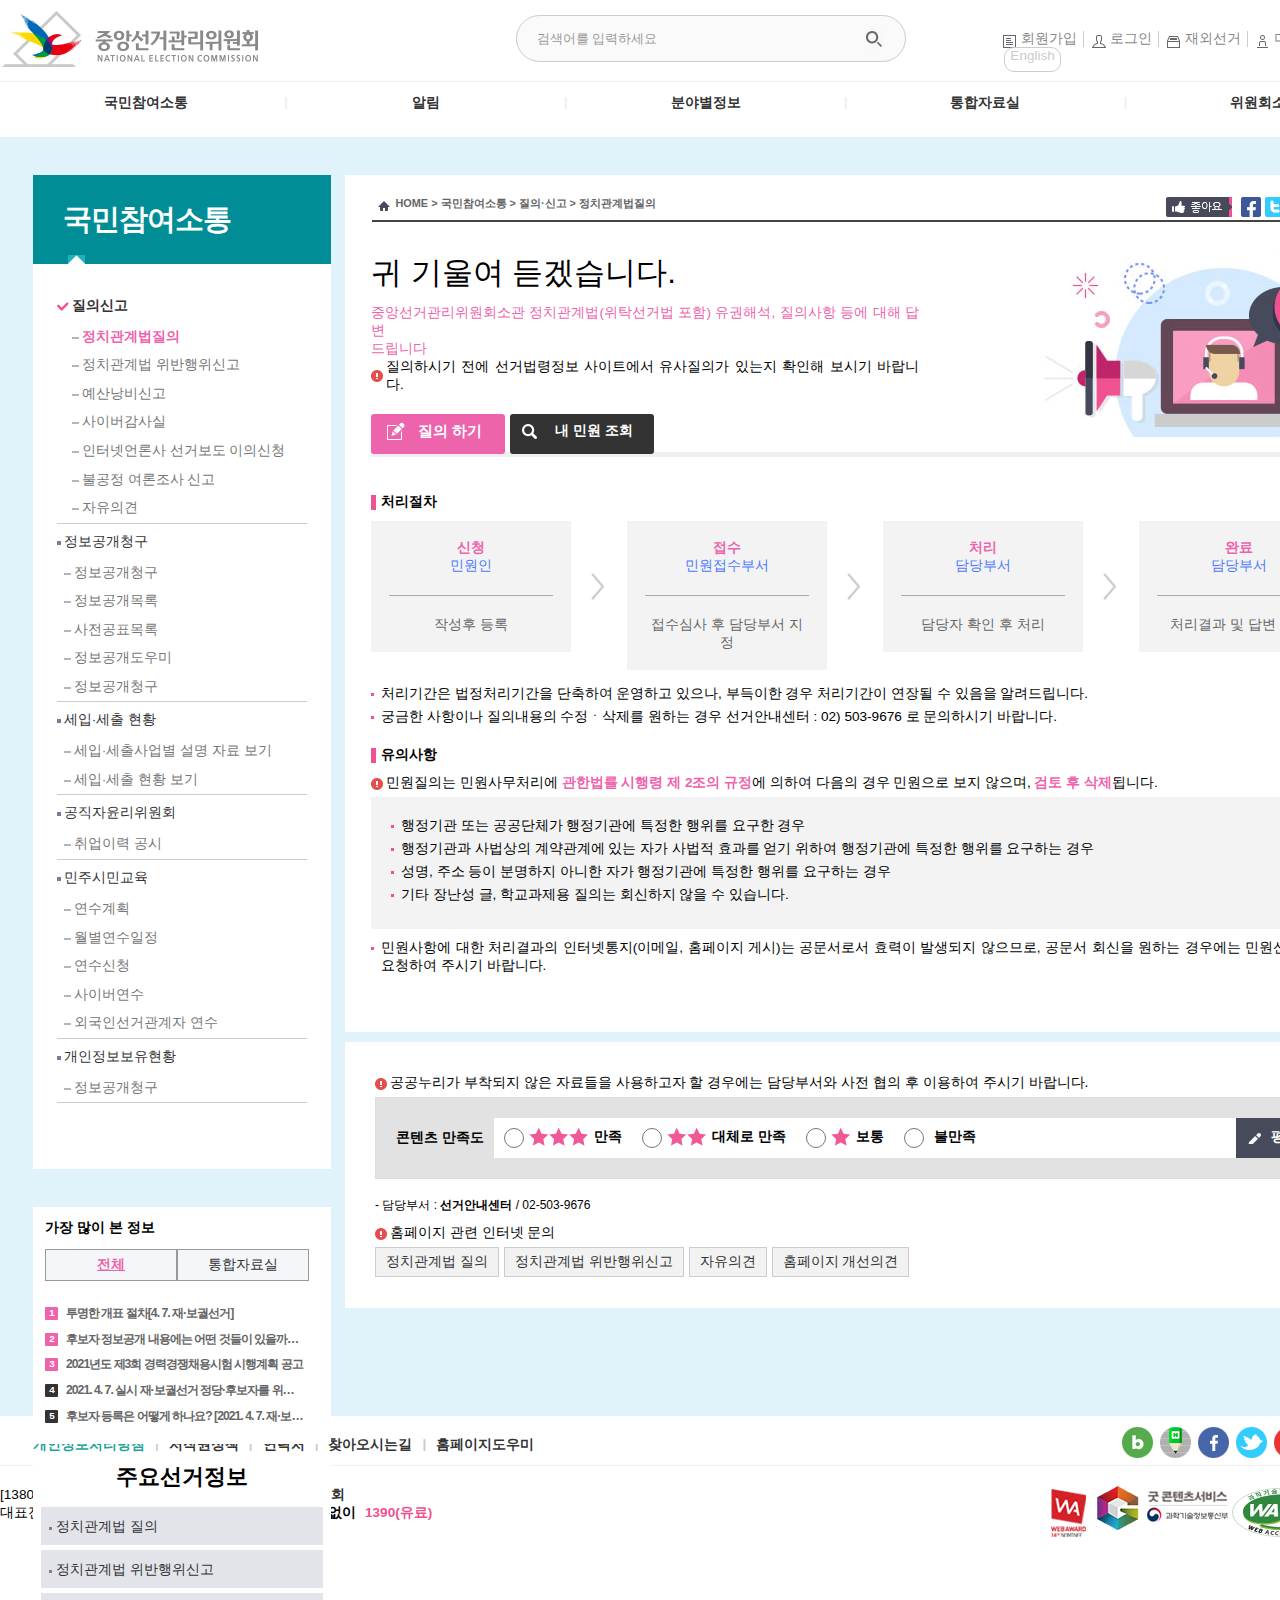
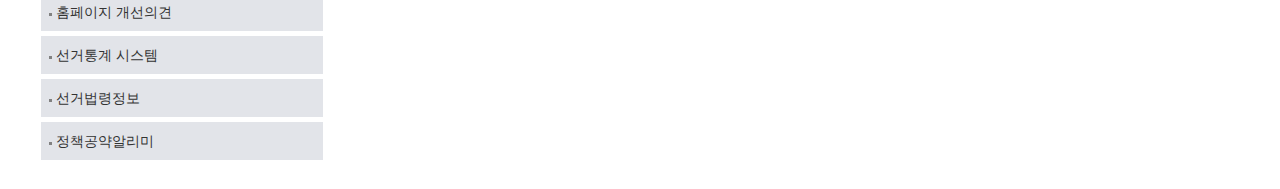
==== sub1/sub1.html @ fed6f258 "first" ====
﻿<!DOCTYPE html>
<html lang="ko">
<head>
	<meta charset="UTF-8">
	<meta http-equiv="X-UA-Compatible" content="IE=edge" />
	<meta name="Generator" content="Notepad++"/>
	<meta name="Author" content="임현진"/>
	<meta name="Keywords" content="포트폴리오, Portfolio, 임현진의 포트폴리오, Hyeonjin's Portfolio"/>
	<meta name="Description" content="임현진의 포트폴리오를 소개합니다."/>
	<title>PHP Project</title>
	<link rel="stylesheet" href="css/common_style.css"/>
	<link rel="stylesheet" href="css/sub1.css"/>
	<link rel="stylesheet" href="css/common_style2.css"/>
	<link rel="shortcut icon" href="../images/favicon.ico" type="image/x-icon"/>
	<link rel="icon" href="../images/favicon.ico" type="image/x-icon"/>
	<script src="../js/jquery-1.9.1.min.js"></script>
	<script src="../js/guideText.js"></script>
    <script src="../js/script.js"></script>
	<!--[if lte ie 8]>
		<link href="css/non-ie9.css"/ rel="stylesheet">
	 <![endif] -->
</head>
<body>
	<div id="header">
		<div class="headerWrap">
			<a href="../index.html"><div class="logo"></div></a>
			<div class="search_box">
				<input type="text" id="search_bar" name="search_bar" class="guideText" value="검색어를 입력하세요"/>
				<a href="#" class="btn_search_box">
					<img src="../images/btn_gnbSch.png" alt="검색버튼"/>
				</a>
			</div>
			<div class="gnb">
				<ul>
					<li class="gnb_icon1"><a href="https://www.nec.go.kr/site/nec/user/User_Step_01.do">회원가입</a></li>
					<li class="gnb_icon2"><a href="../sub6/sub6.html">로그인</a></li>
					<li class="gnb_icon3"><a href="https://www.nec.go.kr/site/abroad/main.do">재외선거</a></li>
					<li class="gnb_icon4"><a href="https://www.nec.go.kr/site/sn/main.do">미래유권자</a></li>
					<li class="eng"><a href="https://www.nec.go.kr/site/eng/main.do"><span class="english">English</span></a></li>
				</ul>
			</div>
		</div>
	</div>
	<div id="nav">
		<div class="oneInner">
			<ul class="oneDepth">
				<li class="nav_1"><a href="../sub1/sub1.html" tabindex="1" class="tooltip" title="질의·신고제보는 여기에서">국민참여소통</a>
					<div class="twoInner1">
						<div class="left_nav_icon1">
							<div class="icon_1"><img src="../images/bg_gnb_icon1.png" alt=""/></div>
							<span class="icon_1_span">국민참여소통</span>
							</div>
							<div class="twoDepth cf">
								<dl>
									<div class="line_B">
										<dt><a href="../sub6/sub6.html">질의·신고</a></dt>
										<dd><a href="../sub1/sub1.html">정치관계법질의</a></dd>
										<dd><a href="../sub2/sub2.html">정치관계법 위반행위신고</a></dd>
										<dd><a href="../sub3/sub3.html">예산낭비신고</a></dd>
										<dd><a href="../sub4/sub4.html">사이버감사실</a></dd>
										<dd><a href="../sub5/sub5.html">인터넷언론사 선거보도 이의신청</a></dd>
										<dd><a href="../sub6/sub6.html">불공정 여론조사 신고</a></dd>
										<dd><a href="../sub1/sub1.html">홈페이지 개선</a></dd>
										<dd><a href="../sub4/sub4.html">자유의견</a></dd>
									</div>
								</dl>	
								<dl>
									<div class="line_B">
										<dt><a href="../sub5/sub5.html">정보공개청구</a></dt>
										<dd><a href="../sub2/sub2.html">정보공개제도</a></dd>
										<dd><a href="../sub4/sub4.html">정보목록</a></dd>
										<dd><a href="../sub6/sub6.html">사전공표목록</a></dd>
										<dd><a href="../sub3/sub3.html">정보공개도우미</a></dd>
										<dd><a href="../sub1/sub1.html">정보공개청구</a></dd>
									</div>
								</dl>
								<dl>
									<div class="line_B">
										<dt><a href="../sub4/sub4.html">세입·세출 현황</a></dt>
										<dd><a href="../sub1/sub41.html">세입·세출사업별 설명자료 보기</a></dd>
										<dd><a href="../sub3/sub3.html">세입·세출 현황 보기</a></dd>
									</div>
								</dl>
								<dl>
									<div class="line_B">
										<dt><a href="../sub6/sub6.html">공직자윤리위원회</a></dt>
										<dd><a href="../sub4/sub4.html">취업이력 공시</a></dd>
									</div>
								</dl>	
								<dl>
									<div class="line_B">
										<dt><a href="../sub3/sub3.html">민주시민교육</a></dt>
										<dd><a href="../sub6/sub6.html">연수계획</a></dd>
										<dd><a href="../sub4/sub4.html">월별연수일정</a></dd>
										<dd><a href="../sub2/sub2.html">연수신청</a></dd>
										<dd><a href="../sub5/sub5.html">사이버연수</a></dd>
										<dd><a href="../sub1/sub1.html">외국인선거관계자 연수</a></dd>
									</div>
								</dl>
								<dl>
									<div class="line_B">
										<dt><a href="../sub6/sub6.html">개인정보보유현황</a></dt>
										<dd><a href="../sub3/sub3.html">개인정보보유현황</a></dd>
									</div>
								</dl>
							</div>
						</div>
					</li>
					<li class="bar">|</li>
					<!-- <li class="bar">|</li> -->
					<li class="nav_2"><a href="../sub2/sub2.html" tabindex="2" class="tooltip" title="위원회의 소식과 정보를 한곳에">알림</a>
						<div class="twoInner2">
							<div class="left_nav_icon2">
								<div class="icon_2"></div>
								<span class="icon_2_span">알림</span>
							</div>
							<div class="twoDepth cf">
								<dl>
									<div class="line_B">
										<dt><a href="../sub2/sub2.html">위원회소식</a></dt>
										<dd><a href="../sub2/sub2.html">위원회소식</a></dd>
										<dd><a href="../sub4/sub4.html">공지</a></dd>
										<dd><a href="../sub5/sub5.html">공고</a></dd>
										<dd><a href="../sub1/sub1.html">채용</a></dd>
									</div>
								</dl>	
								<dl>
									<div class="line_B">
										<dt><a href="../sub4/sub4.html">보도자료</a></dt>
										<dd><a href="../sub6/sub6.html">보도자료</a></dd>
										<dd><a href="../sub3/sub3.html">해명·안내자료</a></dd>
										<dd><a href="../sub5/sub5.html">팩트체크</a></dd>
										<dd><a href="../sub1/sub1.html">e-선거정보</a></dd>
									</div>
								</dl>
								<dl>
									<div class="line_B">
										<dt><a href="../sub3/sub3.html">기사·영상</a></dt>
										<dd><a href="../sub2/sub2.html">언론기사</a></dd>
										<dd><a href="../sub5/sub5.html">언론 영상</a></dd>
									</div>
								</dl>
								<dl>
									<div class="line_B">
										<dt><a href="../sub4/sub4.html">스토리 텔링</a></dt>
										<dd><a href="../sub2/sub2.html">스토리 텔링</a></dd>
										<dd><a href="../sub1/sub1.html">요모조모</a></dd>
									</div>
								</dl>
							</div>
						</div>
					</li>
					<li class="bar">|</li>
					<li class="nav_3"><a href="../sub3/sub3.html" tabindex="3" class="tooltip" title="각종 선거정보를 한눈에">분야별정보</a>
						<div class="twoInner3">
							<div class="left_nav_icon3">
								<div class="icon_3"></div>
								<span class="icon_3_span">분야별정보</span>
							</div>
							<div class="twoDepth cf">
								<dl>
									<div class="line_B">
										<dt><a href="../sub2/sub2.html">선거정보</a></dt>
										<dd><a href="../sub2/sub2.html">선거통계</a></dd>
										<dd><a href="../sub4/sub4.html">역대선거통계</a></dd>
										<dd><a href="../sub5/sub5.html">투표율 정보</a></dd>
										<dd><a href="../sub1/sub1.html">공직선거제도</a></dd>	
										<dd><a href="../sub3/sub3.html">사전투표제도</a></dd>	
										<dd><a href="../sub2/sub2.html">선상투표제도</a></dd>	
										<dd><a href="../sub1/sub1.html">위탁선거제도</a></dd>	
										<dd><a href="../sub5/sub5.html">선거일정</a></dd>	
										<dd><a href="../sub3/sub3.html">선거장비·물품 중장기 발주 일정표</a></dd>	
										<dd><a href="../sub6/sub6.html">선거장비·물품 표준 및 조달일정</a></dd>
									</div>
								</dl>	
								<dl>
									<div class="line_B">
										<dt><a href="../sub4/sub4.html">재외선거</a></dt>
										<dd><a href="../sub6/sub46.html">공지</a></dd>
										<dd><a href="../sub3/sub3.html">보도자료</a></dd>
										<dd><a href="../sub5/sub5.html">재외선거제도</a></dd>
										<dd><a href="../sub1/sub1.html">재외선거 홍보자료</a></dd>
										<dd><a href="../sub3/sub3.html">자료실</a></dd>
									</div>
								</dl>
								<dl>
									<div class="line_B">
										<dt><a href="../sub3/sub3.html">선거법령정보</a></dt>
										<dd><a href="../sub2/sub2.html">법령검색</a></dd>
										<dd><a href="../sub5/sub5.html">질의검색</a></dd>
										<dd><a href="../sub4/sub4.html">판례</a></dd>
									</div>
								</dl>
								<dl>
									<div class="line_B">
										<dt><a href="../sub4/sub4.html">정책·공약알리미</a></dt>
										<dd><a href="../sub2/sub2.html">희망공약 제안</a></dd>
										<dd><a href="../sub1/sub1.html">정책·공약 보기</a></dd>
										<dd><a href="../sub3/sub3.html">정책선거란?</a></dd>
									</div>
								</dl>
								<dl>
									<div class="line_B">
										<dt><a href="../sub5/sub5.html">정당·정치자금</a></dt>
										<dd><a href="../sub6/sub6.html">정당정보</a></dd>
										<dd><a href="../sub4/sub4.html">강령·당헌</a></dd>
										<dd><a href="../sub3/sub3.html">정치자금제도</a></dd>
										<dd><a href="../sub5/sub5.html">후원회등록절차</a></dd>
										<dd><a href="../sub6/sub6.html">정치후원금이란?</a></dd>
										<dd><a href="../sub3/sub3.html">기탁금기부</a></dd>
										<dd><a href="../sub1/sub1.html">후원금 기부</a></dd>
									</div>
								</dl>
								<dl>
									<div class="line_B">
										<dt><a href="../sub6/sub6.html">미래유권자</a></dt>
										<dd><a href="../sub1/sub1.html">선거관리위원회는?</a></dd>
										<dd><a href="../sub2/sub2.html">선거아카데미</a></dd>
										<dd><a href="../sub3/sub3.html">학교선거도우미</a></dd>
										<dd><a href="../sub5/sub5.html">교육프로그램</a></dd>
										<dd><a href="../sub6/sub6.html">학습자료실</a></dd>
									</div>
								</dl>
								<dl>
									<div class="line_B">
										<dt><a href="../sub4/sub4.html">기타정보</a></dt>
										<dd><a href="../sub1/sub1.html">선거방송토론</a></dd>
										<dd><a href="../sub2/sub2.html">선거여론조사</a></dd>
										<dd><a href="../sub3/sub3.html">인터넷선거보도심의</a></dd>
										<dd><a href="../sub5/sub5.html">A-WEB(세계선거기관협의회)</a></dd>
										<dd><a href="../sub6/sub6.html">온라인투표(K-VOTING)</a></dd>
										<dd><a href="../sub2/sub2.html">국회의원선거구획정위원회</a></dd>
									</div>
								</dl>
							</div>
						</div>
					</li>
					<li class="bar">|</li>
					<li class="nav_4"><a href="../sub4/sub4.html" tabindex="4" class="tooltip" title="각종 서식과 자료들을 한눈에">통합자료실</a>
						<div class="twoInner4">
							<div class="left_nav_icon4">
								<div class="icon_4"></div>
								<span class="icon_4_span">통합자료실</span>
							</div>
							<div class="twoDepth cf">
							<dl>
								<div class="line_B">
									<dt><a href="../sub3/sub3.html">선거자료</a></dt>
									<dd><a href="../sub3/sub3.html">선거·정당·정치자금</a></dd>
									<dd><a href="../sub1/sub1.html">정치관계법 개정의견</a></dd>
									<dd><a href="../sub3/sub3.html">간행물</a></dd>
									<dd><a href="../sub6/sub6.html">연구(외부)자료</a></dd>	
									<dd><a href="../sub5/sub5.html">선거연구 학술지</a></dd>	
									<dd><a href="../sub4/sub4.html">각종서식</a></dd>	
									<dd><a href="../sub3/sub3.html">기타자료</a></dd>	
									<dd><a href="../sub2/sub2.html">연구과제신청</a></dd>
								</div>
							</dl>	
							<dl>
								<div class="line_B">
									<dt><a href="../sub2/sub2.html">홍보자료</a></dt>
									<dd><a href="../sub1/sub1.html">영상</a></dd>
									<dd><a href="../sub3/sub3.html">이미지</a></dd>
									<dd><a href="../sub5/sub5.html">웹툰</a></dd>
									<dd><a href="../sub2/sub2.html">이슈카드</a></dd>
								</div>
							</dl>	
							<dl>
								<div class="line_B">
									<dt><a href="../sub3/sub3.html">재외선거홍보자료</a></dt>
									<dd><a href="../sub2/sub2.html">영상</a></dd>
									<dd><a href="../sub4/sub4.html">이미지</a></dd>
									<dd><a href="../sub5/sub5.html">이슈카드</a></dd>
								</div>
							</dl>
							<dl>
								<div class="line_B">
									<dt><a href="../sub4/sub4.html">민주시민교육자요</a></dt>
									<dd><a href="../sub1/sub1.html">기본콘텐츠</a></dd>
									<dd><a href="../sub2/sub2.html">맞춤형콘텐츠</a></dd>
									<dd><a href="../sub3/sub3.html">연수프로그램콘텐츠</a></dd>
									<dd><a href="../sub4/sub4.html">기타자료</a></dd>
								</div>
							</dl>
							<dl>
								<div class="line_B">
									<dt><a href="../sub5/sub5.html">선거정보도서관</a></dt>
									<dd><a href="../sub2/sub2.html">소장자료</a></dd>
									<dd><a href="../sub1/sub1.html">전자정보자료</a></dd>
									<dd><a href="../sub3/sub3.html">역대 후보자 공보·벽보</a></dd>
									<dd><a href="../sub4/sub4.html">e-book</a></dd>
									<dd><a href="../sub5/sub5.html">사이버선거역사관</a></dd>
									<dd><a href="../sub6/sub6.html">대한민국 선거사</a></dd>
									<dd><a href="../sub1/sub1.html">선거체험관</a></dd>
								</div>
							</dl>
						</div>
					</div>
				</li>
				<li class="bar">|</li>
				<li class="nav_5"><a href="../sub5/sub5.html" tabindex="5" class="tooltip" title="우리 위원회는 어떤 곳인가요?">위원회소개</a>
					<div class="twoInner5">
						<div class="left_nav_icon5">
							<div class="icon_5"></div>
							<span class="icon_5_span">위원회소개</span>
						</div>
						<div class="twoDepth cf">
							<dl>
								<div class="line_B">
									<dt><a href="../sub4/sub4.html">개요</a></dt>
									<dd><a href="../sub4/sub4.html">위원장 인사말</a></dd>
									<dd><a href="../sub3/sub3.html">지위 및 연혁</a></dd>
									<dd><a href="../sub2/sub2.html">임무와 비전</a></dd>
									<dd><a href="../sub1/sub1.html">업무 범위</a></dd>	
									<dd><a href="../sub5/sub5.html">주요업무계획</a></dd>
								</div>
							</dl>	
							<dl>	
								<div class="line_B">
									<dt><a href="../sub1/sub1.html">위원장, 상임위원 및 위원</a></dt>
									<dd><a href="../sub6/sub6.html">위원장소개</a></dd>
									<dd><a href="../sub3/sub3.html">상임위원소개</a></dd>	
									<dd><a href="../sub5/sub5.html">위원소개</a></dd>	
								</div>
							</dl>	
							<dl>
								<div class="line_B">
									<dt><a href="../sub3/sub3.html">조직안내</a></dt>
									<dd><a href="../sub1/sub1.html">조직구성</a></dd>
									<dd><a href="../sub2/sub2.html">중앙</a></dd>
									<dd><a href="../sub3/sub3.html">시·도</a></dd>
									<dd><a href="../sub4/sub4.html">구·시·군</a></dd>
									<dd><a href="../sub5/sub5.html">읍·면·동</a></dd>
									<dd><a href="../sub6/sub6.html">재외</a></dd>
									<dd><a href="../sub1/sub1.html">전화번호</a></dd>
								</div>
							</dl>
							<dl>
								<div class="line_B">
									<dt><a href="../sub4/sub4.html">위원회상징 및 홍보대사</a></dt>
									<dd><a href="../sub2/sub2.html">CI</a></dd>
									<dd><a href="../sub1/sub1.html">캐릭터</a></dd>
									<dd><a href="../sub2/sub2.html">홍보대사</a></dd>
								</div>
							</dl>
							<dl>
								<div class="line_B">
									<dt><a href="../sub5/sub5.html">찾아오시는길</a></dt>
									<dd><a href="../sub1/sub1.html">과천청사</a></dd>
									<dd><a href="../sub2/sub2.html">관악청사</a></dd>
								</div>
							</dl>
							<dl>
								<div class="line_B">
									<dt><a href="../sub6/sub6.html">방문안내</a></dt>
									<dd><a href="../sub4/sub4.html">방문정보</a></dd>
									<dd><a href="../sub1/sub1.html">방문신청</a></dd>
									<dd><a href="../sub5/sub5.html">갤러리</a></dd>
								</div>
							</dl>
						</div>
					</div>
				</li>
			</ul>
		</div>
		<!-- <div id="pop_nav">"</div> -->
	</div>
	<div id="bg_100">
		<div id="wrapper">
			<div id="container">
				<div class="asideWrap">
					<div class="aside1">
						<h3>국민참여소통</h3>
						<ul>
							<li class="active"><a href="#">질의신고</a>
								<ul>
									<li><a href="#" class="active">정치관계법질의</a></li>
									<li><a href="#">정치관계법 위반행위신고</a></li>
									<li><a href="#">예산낭비신고</a></li>
									<li><a href="#">사이버감사실</a></li>
									<li><a href="#">인터넷언론사 선거보도 이의신청</a></li>
									<li><a href="#">불공정 여론조사 신고</a></li>
									<li><a href="#">자유의견</a></li>
								</ul>
							</li>
							<li><a href="#">정보공개청구</a>
								<ul>
									<li><a href="#">정보공개청구</a></li>
									<li><a href="#">정보공개목록</a></li>
									<li><a href="#">사전공표목록</a></li>
									<li><a href="#">정보공개도우미</a></li>
									<li><a href="#">정보공개청구</a></li>
								</ul>
							</li>
							<li><a href="#">세입·세출 현황</a>
								<ul>
									<li><a href="#">세입·세출사업별 설명 자료 보기</a></li>
									<li><a href="#">세입·세출 현황 보기</a></li>
								</ul>
							</li>
							<li><a href="#">공직자윤리위원회</a>
								<ul>
									<li><a href="#">취업이력 공시</a></li>
								</ul>
							</li>
							<li><a href="#">민주시민교육</a>
								<ul>
									<li><a href="#">연수계획</a></li>
									<li><a href="#">월별연수일정</a></li>
									<li><a href="#">연수신청</a></li>
									<li><a href="#">사이버연수</a></li>
									<li><a href="#">외국인선거관계자 연수</a></li>
								</ul>
							</li>
							<li><a href="#">개인정보보유현황</a>
								<ul>
									<li><a href="#">정보공개청구</a></li>
								</ul>
							</li>
						</ul>
					</div>
					<div class="aside2">
						<h3>가장 많이 본 정보</h3>
						<div class="tab_wrap">
							<div class="tab">
								<ul class="tabs">
									<li><a href="#panelS-1" class="active">전체</a></li>
									<li><a href="#panelS-2">통합자료실</a></li>
								</ul>
							</div>
							<div id="panelS-1" class="tab_content panel">
								<ul class="cf">
									<li class="content cf">
										<a href="#">
										<span class="bullet_num_pink">1</span>
										투명한 개표 절차[4. 7. 재·보궐선거] 
										</a>
									</li>
									<li class="content cf">
										<a href="#">
										<span class="bullet_num_pink">2</span>
										후보자 정보공개 내용에는 어떤 것들이 있을까요?[재보궐선거] 
										</a>
									</li>
									<li class="content cf">
										<a href="#">
										<span class="bullet_num_pink">3</span>
											2021년도 제3회 경력경쟁채용시험 시행계획 공고
										</a>
									</li>
									<li class="content cf">
										<a href="#">
										<span class="bullet_num">4</span>
											2021. 4. 7. 실시 재·보궐선거 정당·후보자를 위한 선거사무안내  
										</a>
									</li>
									<li class="content cf">
										<a href="#">
										<span class="bullet_num">5</span>
											후보자 등록은 어떻게 하나요? [2021. 4. 7. 재·보궐선거] 
										</a>
									</li>
								</ul>
							</div>
							<div  id="panelS-2" class="tab_content ie panel">
								<ul class="cf">
									<li class="content cf">
										<a href="#">
										<span class="bullet_num_pink">1</span>
											2021. 4. 7. 실시 재·보궐선거 정당·후보자를 위한 선거사무안내 
										</a>
									</li>
									<li class="content cf">
										<a href="#">
										<span class="bullet_num_pink">2</span>
											『반환기탁금 및 보전비용의 인계비용 계산프로그램』(4. 7. 재.보궐선거용)  
										</a>
									</li>
									<li class="content cf">
										<a href="#">
										<span class="bullet_num_pink">3</span>
											Election Information for Foreign Voter (외국인 유권자 선거정보)
										</a>
									</li>
									<li class="content cf">
										<a href="#">
										<span class="bullet_num">4</span>
											투표참여 대국민행동수칙  
										</a>
									</li>
									<li class="content cf">
										<a href="#">
										<span class="bullet_num">5</span>
											공직선거법 개정의견(2021. 4. 21)  
										</a>
									</li>
								</ul>
							</div>
						</div>
					</div>
					<div class="aside3">
						<h3>주요선거정보</h3>
						<ul>
							<li><a href="#">정치관계법 질의</a></li>
							<li><a href="#">정치관계법 위반행위신고</a></li>
							<li><a href="#">홈페이지 개선의견</a></li>
							<li><a href="#">선거통계 시스템</a></li>
							<li><a href="#">선거법령정보</a></li>
							<li><a href="#">정책공약알리미</a></li>
						</ul>
					</div>
				</div>
				<div class="article1">
					<div class="menulog">
					<!-- 왼쪽 메뉴 -->
					<span class="homeIcon"></span>
					<span class="location">
					HOME > 국민참여소통 > 질의·신고 > 정치관계법질의
					</span>
					<!-- 오른쪽 좋아요, SNS, 프린트 -->
					<span class="print_btn" onclick="window.print()"></span>
					<span class="sns_n"></span>
					<span class="sns_k"></span>
					<span class="sns_t"></span>
					<span class="sns_f"></span>
					<span class="like_btn"></span>
				</div>
				<br/><br/>
				<div class="info_bbs">
					<h3>
					귀 기울여 듣겠습니다.
					</h3>
					<span class="mark_p">
					중앙선거관리위원회소관 정치관계법(위탁선거법 포함) 유권해석, 질의사항 등에 대해 답변<br/>드립니다
					</span>
					<p class="warning">
					질의하시기 전에 선거법령정보 사이트에서 유사질의가 있는지 확인해 보시기 바랍니다.
					</p>
					<a href="#" class="volume_btn_p tooltip" title="로그인이 필요한 서비스입니다">질의 하기</a>
					<a href="#" class="volume_btn tooltip" title="로그인이 필요한 서비스입니다">내 민원 조회</a>
					</div>
					<div class="volume_process">
						<h4 class="cf">처리절차</h4>
							<ul class="process_list cf">
								<li>
									<span class="what_li">
									신청
									</span>
									<span class="who_li">
									민원인
									</span>
									<span class="content_li">
									작성후 등록
									</span>
								</li>
								<li class="p_arrow">
								</li>
								<li>
									<span class="what_li">
									접수
									</span>
									<span class="who_li">
									민원접수부서
									</span>
									<span class="content_li">
									접수심사 후 담당부서 지정
									</span>
								</li>
								<li class="p_arrow">
								</li>
								<li>
									<span class="what_li">
									처리
									</span>
									<span class="who_li">
									담당부서
									</span>
									<span class="content_li">
									담당자 확인 후 처리
									</span>
								</li>
								<li class="p_arrow">
								</li>
								<li>
									<span class="what_li">
									완료
									</span>
									<span class="who_li">
									담당부서
									</span>
									<span class="content_li">
									처리결과 및 답변 게시
									</span>
								</li>
							</ul>
							<ul class="process_explain">
								<li>
								처리기간은 법정처리기간을 단축하여 운영하고 있으나, 부득이한 경우 처리기간이 연장될 수 있음을 알려드립니다.
								</li>
								<li>
								궁금한 사항이나 질의내용의 수정ㆍ삭제를 원하는 경우 선거안내센터 : 02) 503-9676 로 문의하시기 바랍니다.
								</li>
							</ul>
							<div class="check_warn cf">
								<h4  class="cf">유의사항</h4>
								<p class="warning cf">
								민원질의는 민원사무처리에 <span class="mark_p">관한법률 시행령 제 2조의 규정</span>에 의하여 다음의 경우 민원으로 보지 않으며, <span class="mark_p">검토 후 삭제</span>됩니다.
								</p>
								<ul class="warn_list">
									<li>행정기관 또는 공공단체가 행정기관에 특정한 행위를 요구한 경우</li>
									<li>행정기관과 사법상의 계약관계에 있는 자가 사법적 효과를 얻기 위하여 행정기관에 특정한 행위를 요구하는 경우</li>
									<li>성명, 주소 등이 분명하지 아니한 자가 행정기관에 특정한 행위를 요구하는 경우<br/>
									</li>
									<li>기타 장난성 글, 학교과제용 질의는 회신하지 않을 수 있습니다.
									</li>
								</ul>
								<p class="warn_add">
								민원사항에 대한 처리결과의 인터넷통지(이메일, 홈페이지 게시)는 공문서로서 효력이 발생되지 않으므로, 공문서 회신을 원하는 경우에는 민원신청시 문서로 요청하여 주시기 바랍니다.
								</p>
							</div>
						</div>
					</div>
				<div class="article2">
					<div class="satisfied">
					<h3>공공누리가 부착되지 않은 자료들을 사용하고자 할 경우에는 담당부서와 사전 협의 후 이용하여 주시기 바랍니다.</h3>
						<div class="satis_box">
							<p>콘텐츠 만족도</p>
							<div class="radio_Box">
								<span class="radiobox">
									<input id="confidence1" type="radio" name="status" value="4"/>
									<label for="confidence1">
										<span>만족</span>
									</label>
								</span>
								<span class="radiobox">
									<input id="confidence2" type="radio" name="status" value="3"/>
									<label for="confidence2">
										<span>대체로 만족</span>
									</label>
								</span>
								<span class="radiobox">
									<input id="confidence3" type="radio" name="status" value="2"/>
									<label for="confidence3">
										<span>보통</span>
									</label>
								</span>
								<span class="radiobox">
									<input id="confidence4" type="radio" name="status" value="1"/>
									<label for="confidence4">
										<span>불만족</span>
									</label>
								</span>
							</div>
							<a href="#" class="btn_confidence"><span class="pen">평가하기</span></a>
						</div>
					</div>
					<p class="volume_call">- 담당부서 : <strong>선거안내센터</strong> / 02-503-9676 </p>
					<div class="page_que">
						<p>홈페이지 관련 인터넷 문의</p>
						<ul>
							<li><a href="#">정치관계법 질의</a></li>
							<li><a href="#">정치관계법 위반행위신고</a></li>
							<li><a href="#">자유의견</a></li>
							<li><a href="#">홈페이지 개선의견</a></li>
						</ul>
					</div>
				</div>	
			</div>
		</div>
	</div>
	<div id="footer">
		<div class="sns_info">
			<ul class="private_info_btn">
				<li><a href="#" class="imp_info">개인정보처리방침</a></li>
				<li class="bar">|</li>
				<li><a href="#">저작권정책</a></li>
				<li class="bar">|</li>
				<li><a href="#">연락처</a></li>
				<li class="bar">|</li>
				<li><a href="#">찾아오시는길</a></li>
				<li class="bar">|</li>
				<li><a href="#">홈페이지도우미</a></li>
			</ul>
			<ul class="sns_btn">
				<li><a href="#"><img src="../images/f_sns_blog.png" alt="네이버 블로그"/></a></li>
				<li><a href="#"><img src="../images/f_sns_naver.png" alt="네이버 SNS"/></a></li>
				<li><a href="#"><img src="../images/f_sns_facebook.png" alt="페이스북"/></a></li>
				<li><a href="#"><img src="../images/f_sns_twitter.png" alt="트위터"/></a></li>
				<li><a href="#"><img src="../images/f_sns_youtube.png" alt="유튜브"/></a></li>
				<li><a href="#"><img src="../images/f_sns_kakao.png" alt="카카오"/></a></li>
				<li><a href="#"><img src="../images/f_sns_insta.png" alt="인스타그램"/></a></li>
			</ul>
		</div>
		<div class="address">
			<div class="f_add">
				<address>[13809] 경기도 과천시 홍촌말로 44 
					<a href="https://www.nec.go.kr/site/etv/Live.do">중앙선거관리위원회</a>
				</address>
				<span>대표전화 : 02-503-1114 /&nbsp;</span>
				<span class="qna_num">
					선거법 질의·신고제보 : 국번없이&nbsp;
				</span> 
				<span class="call_number">1390(유료)
				</span>
			</div>
			<div class="mark">
				<a href="#"><img src="../images/mark2-1.png" alt="마크1"/></a>
				<a href="#"><img src="../images/mark1_1.png" alt="마크2"/></a>
				<a href="#"><img src="../images/mark.gif"  width="100" height="53" alt="마크3"/></a>
				<p>
					<a href="https://validator.w3.org/unicorn/check?ucn_uri=bluestarim92.dothome.co.kr%2Fproject02%2Fsub1%2Fsub1.html&ucn_lang=ko&ucn_task=conformance#">
						<img style="border:0;width:88px;height:31px"
							src="../images/vcss-blue.gif"
							alt="올바른 CSS입니다!" />
					</a>
				</p>
			</div>
		</div>
	</div>
</body>
</html>
---- sub1/css/common_style.css ----
﻿html{overflow-y: scroll;}
*{margin: 0; padding: 0;}
ul, li{list-style: none;}
a{text-decoration: none;}
body{font-family: '맑은 고딕', '돋움',"malgun gothic","나눔고딕","Nanum Gothic","AppleGothic","dotum", sans-serif; font-weight: bold; font-size: 0.85em;}
img{border: 0;}
.cf:after{content: ''; display: block; clear: both;}

@media screen and (max-width: 1795px){
	
	.icon_1,.icon_2,.icon_3,.icon_4,.icon_5,.icon_1_span,.icon_2_span,.icon_3_span,.icon_4_span,.icon_5_span{display:none;}
}
@media screen and (min-width: 1980px){
	
	.icon_1,.icon_2,.icon_3,.icon_4,.icon_5,.icon_1_span,.icon_2_span,.icon_3_span,.icon_4_span,.icon_5_span{display:none;}
}
#wrapper{width: 1420px; margin: 0 auto;}

#header{width: 100%; height: 81px;  /* background-color: rgba( 5, 5, 5, 0.5 ) */ border-bottom: 1px solid #efefef;}
	.headerWrap{width: 1420px; height:56px;  padding-bottom: 25px; margin: 0 auto; }
	.logo{float:left; width: 280px; height: 65px; margin: 10px 0 9px 0; background:url(../../images/logo.png) no-repeat;}
	.search_box{float:left; position: relative; top: 15px; width: 380px; height: 47px; margin: 0 0 0 16.6%; }
	.search_box input{border: 0; border: 1px solid #cccccc; border-radius: 35px; background: #fafafa; width: 390px; height: 47px; text-align: justify; padding-left: 20px; box-sizing: border-box;}
	.search_box > .btn_search_box{position: absolute; right: 12px; top: 14px;}
	.guide_color{color: #999999;}
	.search_box input:focus {outline:none; background: #fafafa;}
	.gnb{position: relative; float: right; width: 420.9px; height: 20px; top: 20px; text-decoration: none; box-sizing: border-box; padding: 10px 0px;}
		.gnb > ul > li{position: relative; float:left; padding : 0 6px 0 22px; font-weight: 400; }
		.gnb li.gnb_icon1{float:left; background: url(../../images/globalLink_bg.png) no-repeat left 1px;}
		.gnb li a{float: left; display: block; text-decoration: none; color: #888888; padding-right: 5px;}
		.gnb li a:after{display:block; content:''; position:absolute; top: 50%; right: -1px; margin-top: -8px; width: 12px; height: 16px; border-right: 1px solid #cccccc; margin-right: 5px;}
		.gnb li.gnb_icon2{float:left; background: url(../../images/globalLink_bg.png) no-repeat left -21px;}
		.gnb li.gnb_icon3{float:left; background: url(../../images/globalLink_bg.png) no-repeat left -43px;}
		.gnb li.gnb_icon4{float:left; background: url(../../images/globalLink_bg.png) no-repeat left -65px; }
		.gnb li.eng{float: left; padding : 0 0 0 5px; top: -1px;}
		.gnb li.eng a:after{ border : 0;}
		.gnb li.eng a{text-align: center;}
		.gnb li.eng a span{display: block; float: left;width: 55px; height: 23px; border: 1px solid #cccccc; border-radius: 10px; color: #cccccc; font-size: 1em; text-align: center; }
		
		
#nav{float: left; position:relative; width: 100%; height: 53px;  background: #ffffff; /* background-color: rgba( 200, 200, 200, 0.5 ); */}
	.oneInner{background: #ffffff; height: 53px; position: relative; left: 0px; top: 0px; width: 100%}
		.oneDepth{width: 1420px; background: #ffffff; height: 53px; margin : 0 auto; }
		.oneDepth > li{padding : 0 20px;}
		.oneDepth > li > a {display: block; float: left; padding: 10px 20px; color: #333333; width: 212px; height: 32px; text-align: center;}
		.oneDepth>.bar{float:left; padding:10px 12px; color: #efefef;}
		.oneDepth .nav_1:hover .twoInner1{display: block;}
		.oneDepth .nav_2:hover .twoInner2{display: block;}
		.oneDepth .nav_3:hover .twoInner3{display: block;}
		.oneDepth .nav_4:hover .twoInner4{display: block;}
		.oneDepth .nav_5:hover .twoInner5{display: block;}
		.oneDepth li:hover >a{border-top:2px solid #20865e; height: 51px}
		.oneDepth > li:hover .twoDepth{border-top:1px solid #bbdfd1;}
		.oneDepth li.nav_1:hover .left_nav_icon1{display:block;}
		.oneDepth li.nav_2:hover .left_nav_icon2{display:block;}
		.oneDepth li.nav_3:hover .left_nav_icon3{display:block;}
		.oneDepth li.nav_4:hover .left_nav_icon4{display:block;}
		.oneDepth li.nav_5:hover .left_nav_icon5{display:block;}
	.twoInner1{width: 100%; height: auto;  background: url(../../images/bg_gnb1.gif) no-repeat center top; position: absolute; top: 53px; left: 0px; display: none; float:left; z-index:9999; /* box-sizing: border-box; */}
	.twoInner2{width: 100%; height: auto;  background: url(../../images/bg_gnb1.gif) no-repeat center top; position: absolute; top: 53px; left: 0px; display: none; float:left;z-index:9999;  /* box-sizing: border-box; */}
	.twoInner3{width: 100%; height: auto;  background: url(../../images/bg_gnb1.gif) no-repeat center top; position: absolute; top: 53px; left: 0px; display: none; float:left; z-index:9999; /* box-sizing: border-box; */}
	.twoInner4{width: 100%; height: auto;  background: url(../../images/bg_gnb1.gif) no-repeat center top; position: absolute; top: 53px; left: 0px; display: none; float:left;z-index:9999;  /* box-sizing: border-box; */}
	.twoInner5{width: 100%; height: auto;  background: url(../../images/bg_gnb1.gif) no-repeat center top; position: absolute; top: 53px; left: 0px; display: none; float:left;  /* box-sizing: border-box; */ z-index:9999;}
		.left_nav_icon1{position: absolute; width: 130px; height: 130px; float:left; left: 70px; top: 50px; display: none;}
		.left_nav_icon2{position: absolute; width: 130px; height: 130px; float:left; left: 70px; top: 50px; display: none;}
		.left_nav_icon3{position: absolute; width: 130px; height: 130px; float:left; left: 70px; top: 50px; display: none;}
		.left_nav_icon4{position: absolute; width: 130px; height: 130px; float:left; left: 70px; top: 50px; display: none;}
		.left_nav_icon5{position: absolute; width: 130px; height: 130px; float:left; left: 70px; top: 50px; display: none;}
		.icon_1{width: 98px; height: 90px; margin: 0 auto; }
		.icon_2{width: 98px; height: 88px; background: url(../../images/bg_gnb_icon2.png) no-repeat; margin: 0 auto;}
		.icon_3{width: 99px; height: 85px; background: url(../../images/bg_gnb_icon3.png) no-repeat; margin: 0 auto;}
		.icon_4{width: 97px; height: 87px; background: url(../../images/bg_gnb_icon4.png) no-repeat; margin: 0 auto;}
		.icon_5{width: 99px; height: 89px; background: url(../../images/bg_gnb_icon5.png) no-repeat; margin: 0 auto;}
		.icon_1_span{font-size: 1.3em; color: #ffffff; text-align: justify;}
		.icon_2_span{font-size: 1.3em; color: #ffffff; margin-left: 40px; text-align: center;}
		.icon_3_span{font-size: 1.3em; color: #ffffff; text-align: justify; margin-left:5px;}
		.icon_4_span{font-size: 1.3em; color: #ffffff; text-align: justify;}
		.icon_5_span{font-size: 1.3em; color: #ffffff; text-align: justify;}
		
		
		.twoDepth{width: 1420px; margin: 0 auto; background: white;}
		.twoDepth{display: block;}
		.twoDepth dl > .line_B > dt>a{display:block; background: #20865e; color: #ffffff; width: 197px; height: 20px; padding: 20px 5px; border-bottom : 2px solid #cccccc; text-align: center; font-weight: bold; font-size: 1em; float:left; clear:both;}
		.twoDepth dl > .line_B > dd > a{display:block; color: #666666; background : url(../../images/bu1.gif) no-repeat left top 56%; height: 31px; padding: 10px 10px; margin-left: 5px; font-weight: normal; font-size: 1em; float:left; overflow:hidden; letter-spacing: -1px; line-height: 36px;}
		.twoDepth dd>a:hover{font-weight: bold;}
		
		.line_B{width: 1420px; height: 60px; border-bottom : 2px solid #cccccc;}
		#pop_nav{float:right; position: relative; width: 47px; height: 47px; margin-top: 3px; background-color: rgba( 25, 25, 25, 0.5 );}
		
		.balloon{background: #ffffff; color: #333333; padding: 10px; position: absolute; display: none; border: 2px solid #059fa9; border-radius: 10px; z-index: 99999;}
---- sub1/css/sub1.css ----
﻿*{margin:0; padding:0;}
a{color: #333333;}
/* body{background: url(../images/nec_pplComm.png) no-repeat center top; height: 5000px;} */
#bg_100{width: 100%; height: 1330px;  background: #e0f3fa; margin-top:4px;}
#wrapper{width: 1420px; margin : 0 auto;}
#container{float: left; width: 1420px; height: 1279px; text-align: justify;}
	.asideWrap{display:block; float: left; width: 298px; height: 1208px; margin : 38px 10px 0px 33px; transition: all 1s;}
		.aside1{display:block; float:left; width: 298px; height: 994px;  background: #ffffff; margin-bottom:8px;}
		.aside1 h3{padding: 25px 30px; background: #008d96 url(../../images/bg_lnbTit.png) no-repeat 35px bottom; font-size: 2.1em; color: #ffffff; font-weight: bold; letter-spacing: -1px;}
		.aside1 ul{padding: 8%;}
		.aside1>ul>li{background: url(../../images/bu_lnb1_off.gif) no-repeat left 8px;padding-left: 7px; border-bottom: 1px solid #cccccc; margin-top: 9px; font-weight: normal;}
		.aside1>ul>li.active{background: url(../../images/bu_lnb1_on.png) no-repeat left 5px; padding-left: 15px; font-weight: bold;}
		.aside1>ul>li>a:hover{text-decoration: underline;}
		.aside1>ul>li>ul{padding: 8px 0 0 0;}
		.aside1>ul>li>ul>li{background: url(../../images/bu_lnb2.gif) no-repeat left 14px; line-height: 2.1; padding-left: 10px;}
		.aside1>ul>li>ul>li>a.active{color:#ed63ac; font-weight: bold;}
		.aside1>ul>li>ul>li>a{color: #777777; font-weight: normal;}
		.aside1>ul>li>ul>li>a:hover{text-decoration: underline;}
		
		.aside2{display: block; background: #ffffff; float:left; width: 274px; height: 213px; margin-bottom:10px; padding: 12px; position: relative; margin-top: 30px;}
		.aside2 h3{text-align: left; font-size: 14px; margin-bottom: 12px;}
		

		.tab{overflow: hidden;}
		.aside2>.tab_wrap>.tab> ul li{float: left; width: 130px; height: 30px; line-height: 30px; border: 1px solid #999999; background: #f5f6fa; overflow: hidden; white-space: nowrap; text-overflow: ellipsis; text-align: center; font-weight: normal; margin-bottom: 20px;}
		
		.aside2>.tab_wrap>.tab> ul li a.active{color: #ed63ac; text-decoration: underline; font-weight: bold;}
		
		.aside2 .tab_content ul li a{float: left; display: block; width: 260px; font-size: 0.9em; text-align: left; color: #666666; overflow: hidden; text-overflow: ellipsis; white-space: nowrap; letter-spacing: -1px; line-height: 2.1;}
		.aside2 .tab_content ul li a:hover{text-decoration: underline;}
		.aside2 .tab_content ul li a .bullet_num{display: block; width: 11px; height: 11px; padding: 1px; font-size: 0.8em; line-height: 1.1; margin-right: 8px; margin-top: 6px; border-radius: 1px; color: #ffffff; background: #333333; text-align: center; float:left;}
		.aside2 .tab_content ul li a .bullet_num_pink{display: block; width: 11px; height: 11px; padding: 1px; font-size: 0.8em; line-height: 1.1; margin-right: 8px; margin-top: 6px; border-radius: 1px; color: #ffffff; background: #ed63ac; text-align: center; float:left;}
		
		.aside3{display: block; background: #ffffff; float:left; width: 282px; height: 319px; margin-bottom:8px; padding: 8px; position: relative;}
		.aside3 h3{font-size: 22px; text-align: center; margin-bottom: 15px;}
		.aside3 ul li{display: block; height: 38px; background: #e2e4e9 url(../../images/bullet.png) no-repeat 8px 20px; padding-left: 15px; margin-bottom: 5px; line-height: 40px; font-weight: normal;}
		.aside3 ul li a:hover{text-decoration: underline;}
	.article1{display: block; float:right; width: 1043px; height: 857px; margin-right: 32px; margin-top: 38px; background: #ffffff;}
		.menulog{display:block; width: 990px; height: 25px; border-bottom: 2px solid #444444; margin: 0 auto; padding-top: 20px;}
			.homeIcon{display: block; width: 24px; height: 24px;  float:left; background:url(../../images/bu_home.gif)  no-repeat 6px 6px; cursor: pointer; margin-bottom: 10px;}
				.location{ font-size:0.8em; color: #666666;}
				.print_btn{display:block; float:right; width: 24px; height: 24px; background: url(../../images/print.gif) no-repeat center right; cursor:pointer;}
				.sns_f{display:block; float:right; width: 24px; height: 24px; background: url(../../images/sns_facebook.gif) no-repeat center right; cursor:pointer; margin-left: 5px;}
				.sns_k{display:block; float:right; width: 24px; height: 24px; background: url(../../images/sns_kakao.gif) no-repeat center right; cursor:pointer;}
				.sns_t{display:block; float:right; width: 24px; height: 24px; background: url(../../images/sns_twitter.gif) no-repeat center right; cursor:pointer;}
				.sns_n{display:block; float:right; width: 24px; height: 24px; background: url(../../images/sns_blog.gif) no-repeat center right; cursor:pointer; margin-right: 5px;}
				.like_btn{display:block; float: right; width: 70px; height: 24px; background:url(../../images/sns_good.gif) no-repeat right center; cursor:pointer;}
				.sns_f{display:block; float:right; width: 24px; height: 24px; background: url(../../images/sns_facebook.gif) no-repeat center right; cursor:pointer;}
			/* 게시판 정보 */
			.info_bbs{display: block; width: 548px; margin-left: 26px; border-bottom: 5px solid #efefef; padding-right: 443px; margin-right: 26px; height: 200px;
			background : #ffffff url(../../images/img_report1.jpg) no-repeat right 0;}
				.info_bbs > h3{float: left; width: 100%; float: left; font-size: 2.3em; font-weight: normal; margin-bottom: 10px;}
				.info_bbs > span{float: left; font-weight: normal; color: #444444;}
				.info_bbs > .mark_p{color: #ed63ac;}
				.info_bbs > p.warning{float: left; background : url(../../images/ico_caution.png) no-repeat left center; padding-left: 15px; font-weight: normal;}
				.info_bbs > .volume_btn_p{width: 110px; float: left; padding: 8px 0 8px 24px; background: #ed63ac url(../../images/ico_w_report.png) no-repeat 16px 8px; border-radius: 3px; margin-top: 20px; text-align: center; height: 24px; color: #ffffff; font-size: 15px;} 
				.info_bbs > .volume_btn{width: 120px; float: left; padding: 8px 0 8px 24px; background: #333333 url(../../images/ico_w_sch.png) no-repeat 12px 10px; border-radius: 3px; margin-left: 5px; margin-top: 20px; color: #ffffff; text-align: center; height: 24px;}
			
			.volume_process{padding: 26px; float: left;}
			.volume_process h4{width: 100%; background: url(../../images/bu_tit1.gif) no-repeat left 2px; margin-top: 10px; margin-bottom: 10px; float: left; padding-left: 10px;}
			.process_list{float: left; width: 990px;	}
			.process_list > li{width: 164px; padding: 18px; background: #f3f3f3; text-align: center; display: block; float: left;}
			.process_list > .p_arrow{width: 20px;height:30px; background: url(../../images/arrow.png) no-repeat 18px 18px; margin-top: 32px;}
			.process_list > li > .what_li{color: #ed63ac}
			.process_list > li > .who_li{color: #4c79ff; font-weight: normal; padding-bottom: 20px; border-bottom: 1px solid #aaaaaa;}
			.process_list > li > .content_li{color: #666666; margin-top: 20px; font-weight: normal;}
			.process_list > li > span{width: 100%; display: block;}
			
			.process_explain{float: left; margin-top:10px;}
			.process_explain > li{float:left; margin-top: 5px; background: url(../../images/bu_pink.gif) no-repeat left 8px; padding-left: 10px; font-weight: normal;}
			
			.check_warn{float: left;}
			.check_warn h4{float: left; margin-top: 20px;}
			.check_warn .warning{float: left; background: url(../../images/ico_caution.png) no-repeat left 4px; padding-left: 15px; font-weight: normal;}
			.check_warn .warning .mark_p{color:#ed63ac; font-weight:bold;}
			.check_warn .warn_list{float: left; padding: 20px; background: #f3f3f3; margin-top: 5px;}
			.check_warn .warn_list li{float: left; width: 100%; margin-bottom: 5px; font-weight: normal; background: url(../../images/bu_pink.gif) no-repeat left 8px; padding-left: 10px;}
			
			.check_warn .warn_add{float: left; margin-top : 10px; font-weight: normal; background: url(../../images/bu_pink.gif) no-repeat left 8px; padding-left: 10px;}
	.article2{display: block; float:right; width: 983px; height: 238px; margin-right: 32px; margin-top: 10px;  background: #ffffff; padding: 14px 30px;}
		.satisfied{padding: 18px 0;}
		.article2 h3{font-size: 14px; font-weight: normal; background: url(../../images/ico_caution.png) no-repeat left 4px; padding-left: 15px; margin-bottom: 5px;}
		.satis_box{border: 1px solid #dddddd; background: #e2e2e2; padding: 20px 20px 30px 20px; height: 30px;}
		.satis_box > p{float: left; display: block; line-height: 40px; margin-right: 10px;}
		.radio_Box{float: left; padding: 10px; background: #ffffff;}
		.satis_box .radio_Box input#confidence1 + label span{float: left; background: url(../../images/star3.gif) no-repeat 5px top; padding-left: 70px; padding-right: 20px;}
		.satis_box .radio_Box input#confidence1{width: 20px; height: 20px; display: block; float:left;}
		.satis_box .radio_Box input#confidence2 + label span{float: left; background: url(../../images/star2.gif) no-repeat 5px center; padding-left: 50px; padding-right: 20px;}
		.satis_box .radio_Box input#confidence2{width: 20px; height: 20px; display: block; float: left;}
		.satis_box .radio_Box input#confidence3 + label span{float: left; background: url(../../images/star1.gif) no-repeat 5px center; padding-left: 30px; padding-right: 20px;}
		.satis_box .radio_Box input#confidence3{width: 20px; height: 20px; display: block; float: left;}
		.satis_box .radio_Box input#confidence4{width: 20px; height: 20px; display: block; float: left;}
		.satis_box .radio_Box input#confidence4 + label span{float: left; padding-left: 10px; padding-right: 250px;}
		.btn_confidence{float:left; display: block; background: #474a5b; padding: 10px; height: 20px;}
		.btn_confidence .pen{color: #ffffff; padding-left: 25px; background: url(../../images/ico_w_pen.png) no-repeat 2px 4px;}
		.volume_call{float:left; width: 100%; font-size: 12px; font-weight: normal; margin-bottom: 10px;}
		.page_que{margin-top: 10px;}
		.page_que > p{float:left; background: url(../../images/ico_caution.png) no-repeat left 4px; padding-left: 15px; font-weight: normal; width: 100%;}
		.page_que li{display: block; background: #f2f2f2; border: 1px solid #cccccc; float:left; margin-top:5px; margin-right:5px; padding: 5px 10px 5px 10px; font-weight:normal; color: #666666;}
---- sub1/css/common_style2.css ----
﻿#footer{float: left; width: 100%; height: 150px;}
	.sns_info{width: 1420px; height: 49px; border-bottom: 1px solid #efefef; background: #ffffff; margin: 0 auto;}
		.private_info_btn{float: left; margin-left: 33px;}
		.private_info_btn > li{float: left; margin-right: 10px;}
		.sns_info > ul.private_info_btn > li > a{display: block; color: #333333; margin-top: 20px;}
		.sns_info > ul.private_info_btn > li > a.imp_info{color: #1ea59a;}
		.sns_info > ul.private_info_btn > li.bar{margin-top: 20px; color: #cccccc;}
		.sns_info > ul.sns_btn{float: right; margin-top: 10px; margin-right: 33px;} 
		.sns_info > ul.sns_btn > li{float: left; margin-right: 5px;}
	.address{width: 1420px; height: 84px; background: #ffffff; margin: 0 auto;}
		.address > .f_add{width: 445px; margin-top: 20px; float: left;}
		.address > .f_add > address{ width: 400px; text-decoration: none; font-weight: normal; font-style: normal;}
		.address > .f_add > address > a{color: #333333; font-weight: bold;}
		.address > .f_add > address > a:hover{text-decoration: underline;}
		.address > .f_add> span{float: left; font-weight: normal;}
		.address > .f_add > span.qna_num{font-weight: bold; float: left;}
		.address > .f_add > span.call_number{float: right; color: #f05291; width: 80px; font-weight: bold;}
		.mark{float:right; margin-top: 20px;}
			.mark > a{display: block; float: left; height: 53px;}
			.mark > p{display: block; float: left;}
---- sub1/css/non-ie9.css ----
﻿.twoDepth dd{list-style-type: square;}
.icon_1,.icon_2,.icon_3,.icon_4,.icon_5,.icon_1_span,.icon_2_span,.icon_3_span,.icon_4_span,.icon_5_span{display:none;}
.gnb{width: 425.9px;}

.aside2 input{display: none;}
.aside2 .ie{display: none;}
.btn_confidence .pen{padding-left: 21px;}
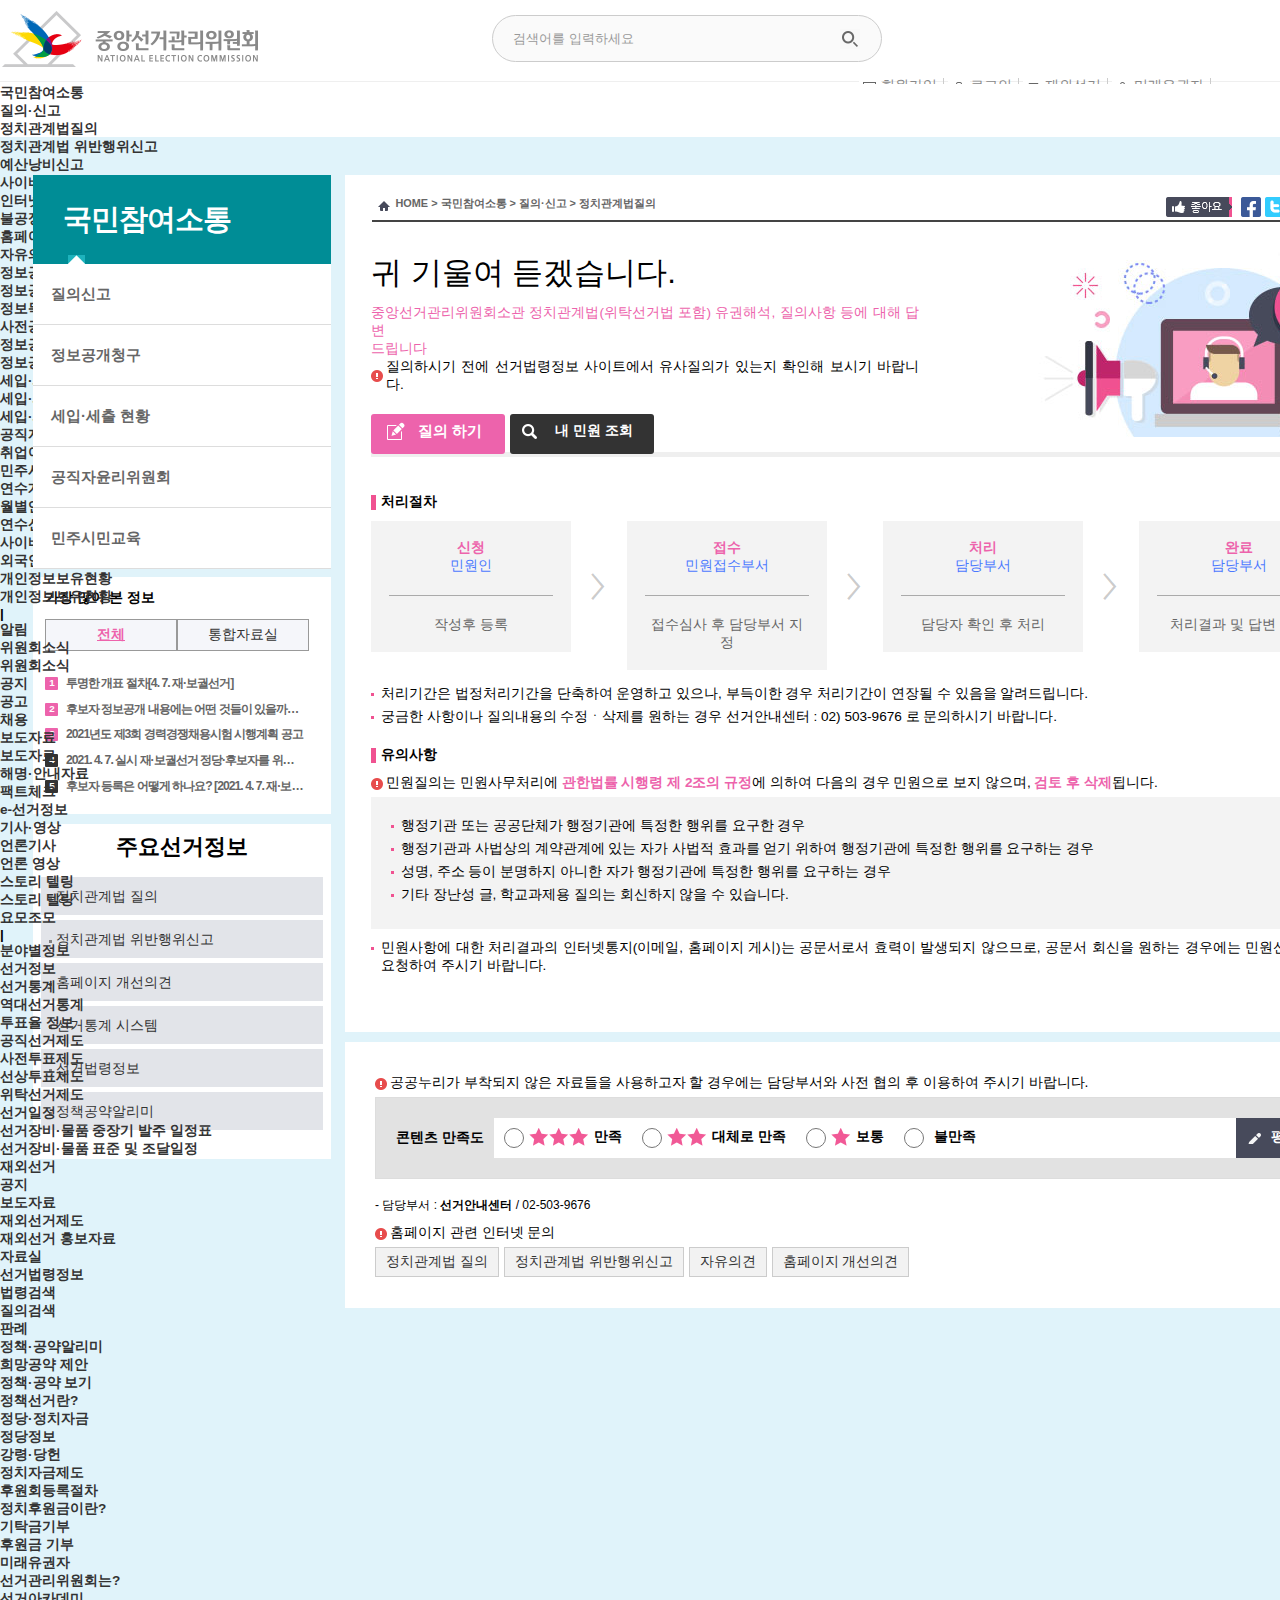
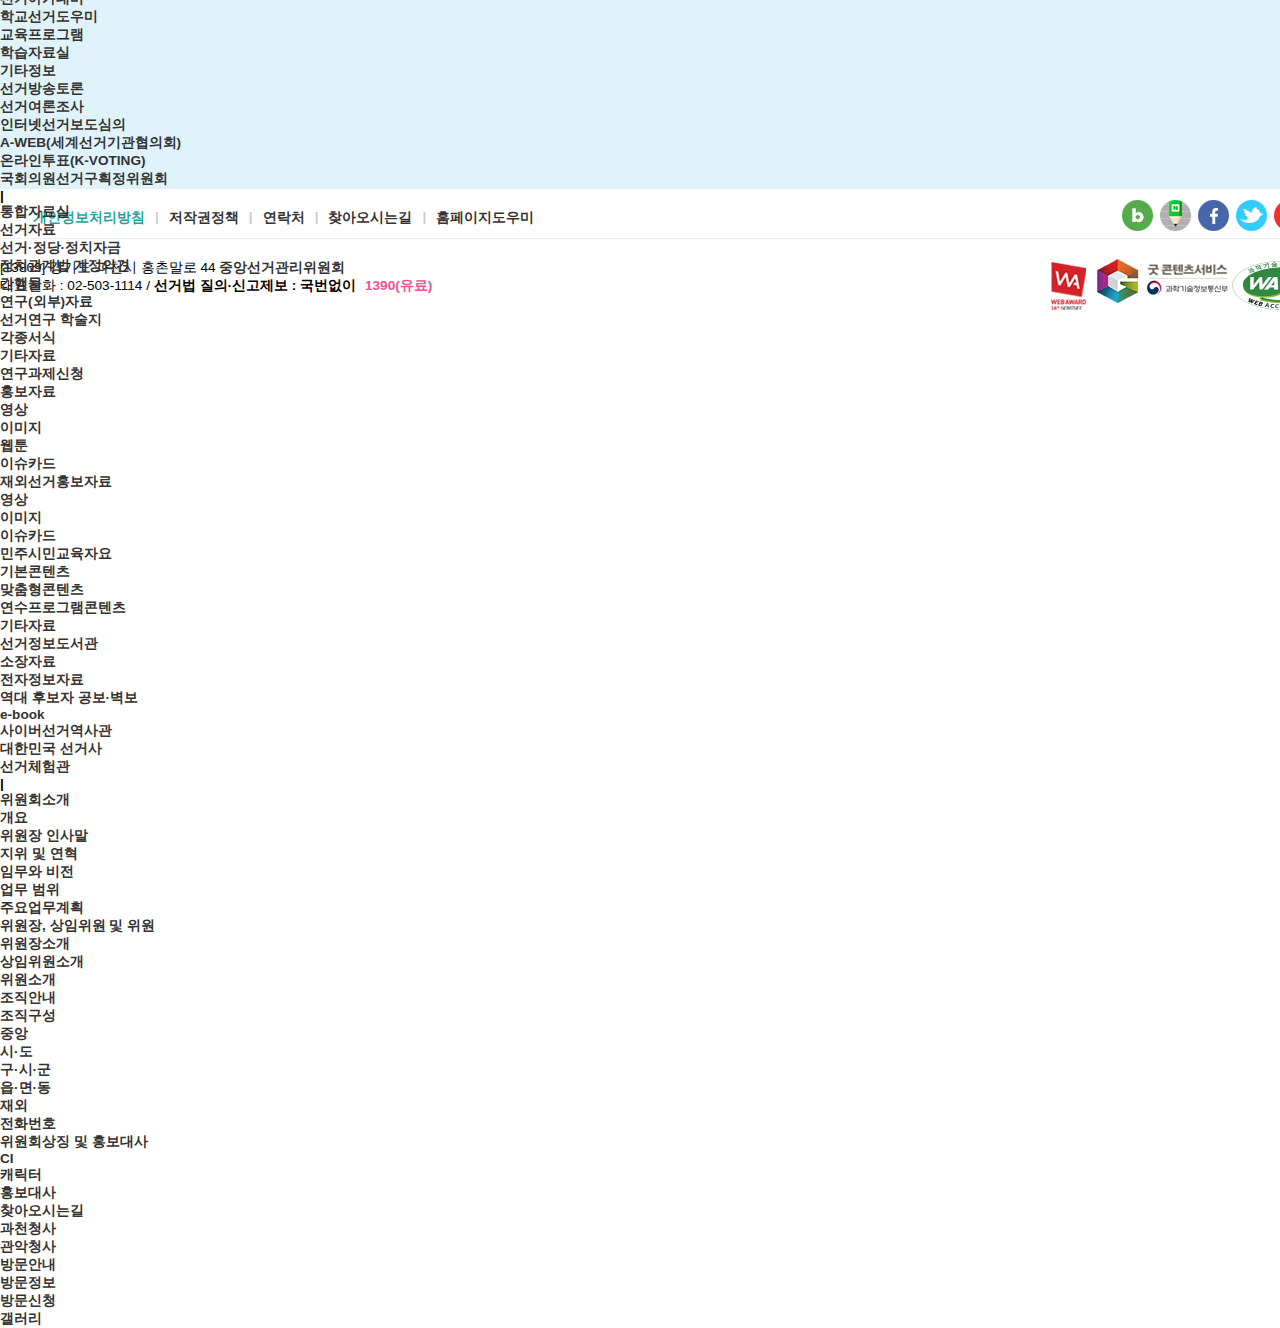
==== commit be62aae9: "message edit finish" ====
--- a/sub1/sub1.html
+++ b/sub1/sub1.html
@@ -15,15 +15,19 @@
 	<link rel="icon" href="../images/favicon.ico" type="image/x-icon"/>
 	<script src="../js/jquery-1.9.1.min.js"></script>
 	<script src="../js/guideText.js"></script>
+	<script src="../js/prefixfree.min.js"></script>
+	<script src="../js/html5div.js"></script>
+	<script src="../js/html5shiv.js"></script>
     <script src="../js/script.js"></script>
+    <script src="js/sub1.js"></script>
 	<!--[if lte ie 8]>
 		<link href="css/non-ie9.css"/ rel="stylesheet">
 	 <![endif] -->
 </head>
 <body>
 	<div id="header">
-		<div class="headerWrap">
-			<a href="../index.html"><div class="logo"></div></a>
+		<div class="headerwrap">
+			<a href="../index.php"><div class="logo"></div></a>
 			<div class="search_box">
 				<input type="text" id="search_bar" name="search_bar" class="guideText" value="검색어를 입력하세요"/>
 				<a href="#" class="btn_search_box">
@@ -42,17 +46,17 @@
 		</div>
 	</div>
 	<div id="nav">
-		<div class="oneInner">
-			<ul class="oneDepth">
+		<div class="one_inner">
+			<ul class="one_depth">
 				<li class="nav_1"><a href="../sub1/sub1.html" tabindex="1" class="tooltip" title="질의·신고제보는 여기에서">국민참여소통</a>
-					<div class="twoInner1">
+					<div class="two_inner1">
 						<div class="left_nav_icon1">
 							<div class="icon_1"><img src="../images/bg_gnb_icon1.png" alt=""/></div>
 							<span class="icon_1_span">국민참여소통</span>
 							</div>
-							<div class="twoDepth cf">
-								<dl>
-									<div class="line_B">
+							<div class="two_depth cf">
+								<dl>
+									<div class="line_b">
 										<dt><a href="../sub6/sub6.html">질의·신고</a></dt>
 										<dd><a href="../sub1/sub1.html">정치관계법질의</a></dd>
 										<dd><a href="../sub2/sub2.html">정치관계법 위반행위신고</a></dd>
@@ -65,7 +69,7 @@
 									</div>
 								</dl>	
 								<dl>
-									<div class="line_B">
+									<div class="line_b">
 										<dt><a href="../sub5/sub5.html">정보공개청구</a></dt>
 										<dd><a href="../sub2/sub2.html">정보공개제도</a></dd>
 										<dd><a href="../sub4/sub4.html">정보목록</a></dd>
@@ -75,20 +79,20 @@
 									</div>
 								</dl>
 								<dl>
-									<div class="line_B">
+									<div class="line_b">
 										<dt><a href="../sub4/sub4.html">세입·세출 현황</a></dt>
 										<dd><a href="../sub1/sub41.html">세입·세출사업별 설명자료 보기</a></dd>
 										<dd><a href="../sub3/sub3.html">세입·세출 현황 보기</a></dd>
 									</div>
 								</dl>
 								<dl>
-									<div class="line_B">
+									<div class="line_b">
 										<dt><a href="../sub6/sub6.html">공직자윤리위원회</a></dt>
 										<dd><a href="../sub4/sub4.html">취업이력 공시</a></dd>
 									</div>
 								</dl>	
 								<dl>
-									<div class="line_B">
+									<div class="line_b">
 										<dt><a href="../sub3/sub3.html">민주시민교육</a></dt>
 										<dd><a href="../sub6/sub6.html">연수계획</a></dd>
 										<dd><a href="../sub4/sub4.html">월별연수일정</a></dd>
@@ -98,7 +102,7 @@
 									</div>
 								</dl>
 								<dl>
-									<div class="line_B">
+									<div class="line_b">
 										<dt><a href="../sub6/sub6.html">개인정보보유현황</a></dt>
 										<dd><a href="../sub3/sub3.html">개인정보보유현황</a></dd>
 									</div>
@@ -109,14 +113,14 @@
 					<li class="bar">|</li>
 					<!-- <li class="bar">|</li> -->
 					<li class="nav_2"><a href="../sub2/sub2.html" tabindex="2" class="tooltip" title="위원회의 소식과 정보를 한곳에">알림</a>
-						<div class="twoInner2">
+						<div class="two_inner2">
 							<div class="left_nav_icon2">
 								<div class="icon_2"></div>
 								<span class="icon_2_span">알림</span>
 							</div>
-							<div class="twoDepth cf">
-								<dl>
-									<div class="line_B">
+							<div class="two_depth cf">
+								<dl>
+									<div class="line_b">
 										<dt><a href="../sub2/sub2.html">위원회소식</a></dt>
 										<dd><a href="../sub2/sub2.html">위원회소식</a></dd>
 										<dd><a href="../sub4/sub4.html">공지</a></dd>
@@ -125,7 +129,7 @@
 									</div>
 								</dl>	
 								<dl>
-									<div class="line_B">
+									<div class="line_b">
 										<dt><a href="../sub4/sub4.html">보도자료</a></dt>
 										<dd><a href="../sub6/sub6.html">보도자료</a></dd>
 										<dd><a href="../sub3/sub3.html">해명·안내자료</a></dd>
@@ -134,14 +138,14 @@
 									</div>
 								</dl>
 								<dl>
-									<div class="line_B">
+									<div class="line_b">
 										<dt><a href="../sub3/sub3.html">기사·영상</a></dt>
 										<dd><a href="../sub2/sub2.html">언론기사</a></dd>
 										<dd><a href="../sub5/sub5.html">언론 영상</a></dd>
 									</div>
 								</dl>
 								<dl>
-									<div class="line_B">
+									<div class="line_b">
 										<dt><a href="../sub4/sub4.html">스토리 텔링</a></dt>
 										<dd><a href="../sub2/sub2.html">스토리 텔링</a></dd>
 										<dd><a href="../sub1/sub1.html">요모조모</a></dd>
@@ -152,14 +156,14 @@
 					</li>
 					<li class="bar">|</li>
 					<li class="nav_3"><a href="../sub3/sub3.html" tabindex="3" class="tooltip" title="각종 선거정보를 한눈에">분야별정보</a>
-						<div class="twoInner3">
+						<div class="two_inner3">
 							<div class="left_nav_icon3">
 								<div class="icon_3"></div>
 								<span class="icon_3_span">분야별정보</span>
 							</div>
-							<div class="twoDepth cf">
-								<dl>
-									<div class="line_B">
+							<div class="two_depth cf">
+								<dl>
+									<div class="line_b">
 										<dt><a href="../sub2/sub2.html">선거정보</a></dt>
 										<dd><a href="../sub2/sub2.html">선거통계</a></dd>
 										<dd><a href="../sub4/sub4.html">역대선거통계</a></dd>
@@ -174,7 +178,7 @@
 									</div>
 								</dl>	
 								<dl>
-									<div class="line_B">
+									<div class="line_b">
 										<dt><a href="../sub4/sub4.html">재외선거</a></dt>
 										<dd><a href="../sub6/sub46.html">공지</a></dd>
 										<dd><a href="../sub3/sub3.html">보도자료</a></dd>
@@ -184,7 +188,7 @@
 									</div>
 								</dl>
 								<dl>
-									<div class="line_B">
+									<div class="line_b">
 										<dt><a href="../sub3/sub3.html">선거법령정보</a></dt>
 										<dd><a href="../sub2/sub2.html">법령검색</a></dd>
 										<dd><a href="../sub5/sub5.html">질의검색</a></dd>
@@ -192,7 +196,7 @@
 									</div>
 								</dl>
 								<dl>
-									<div class="line_B">
+									<div class="line_b">
 										<dt><a href="../sub4/sub4.html">정책·공약알리미</a></dt>
 										<dd><a href="../sub2/sub2.html">희망공약 제안</a></dd>
 										<dd><a href="../sub1/sub1.html">정책·공약 보기</a></dd>
@@ -200,7 +204,7 @@
 									</div>
 								</dl>
 								<dl>
-									<div class="line_B">
+									<div class="line_b">
 										<dt><a href="../sub5/sub5.html">정당·정치자금</a></dt>
 										<dd><a href="../sub6/sub6.html">정당정보</a></dd>
 										<dd><a href="../sub4/sub4.html">강령·당헌</a></dd>
@@ -212,7 +216,7 @@
 									</div>
 								</dl>
 								<dl>
-									<div class="line_B">
+									<div class="line_b">
 										<dt><a href="../sub6/sub6.html">미래유권자</a></dt>
 										<dd><a href="../sub1/sub1.html">선거관리위원회는?</a></dd>
 										<dd><a href="../sub2/sub2.html">선거아카데미</a></dd>
@@ -222,7 +226,7 @@
 									</div>
 								</dl>
 								<dl>
-									<div class="line_B">
+									<div class="line_b">
 										<dt><a href="../sub4/sub4.html">기타정보</a></dt>
 										<dd><a href="../sub1/sub1.html">선거방송토론</a></dd>
 										<dd><a href="../sub2/sub2.html">선거여론조사</a></dd>
@@ -237,14 +241,14 @@
 					</li>
 					<li class="bar">|</li>
 					<li class="nav_4"><a href="../sub4/sub4.html" tabindex="4" class="tooltip" title="각종 서식과 자료들을 한눈에">통합자료실</a>
-						<div class="twoInner4">
+						<div class="two_inner4">
 							<div class="left_nav_icon4">
 								<div class="icon_4"></div>
 								<span class="icon_4_span">통합자료실</span>
 							</div>
-							<div class="twoDepth cf">
-							<dl>
-								<div class="line_B">
+							<div class="two_depth cf">
+							<dl>
+								<div class="line_b">
 									<dt><a href="../sub3/sub3.html">선거자료</a></dt>
 									<dd><a href="../sub3/sub3.html">선거·정당·정치자금</a></dd>
 									<dd><a href="../sub1/sub1.html">정치관계법 개정의견</a></dd>
@@ -257,7 +261,7 @@
 								</div>
 							</dl>	
 							<dl>
-								<div class="line_B">
+								<div class="line_b">
 									<dt><a href="../sub2/sub2.html">홍보자료</a></dt>
 									<dd><a href="../sub1/sub1.html">영상</a></dd>
 									<dd><a href="../sub3/sub3.html">이미지</a></dd>
@@ -266,7 +270,7 @@
 								</div>
 							</dl>	
 							<dl>
-								<div class="line_B">
+								<div class="line_b">
 									<dt><a href="../sub3/sub3.html">재외선거홍보자료</a></dt>
 									<dd><a href="../sub2/sub2.html">영상</a></dd>
 									<dd><a href="../sub4/sub4.html">이미지</a></dd>
@@ -274,7 +278,7 @@
 								</div>
 							</dl>
 							<dl>
-								<div class="line_B">
+								<div class="line_b">
 									<dt><a href="../sub4/sub4.html">민주시민교육자요</a></dt>
 									<dd><a href="../sub1/sub1.html">기본콘텐츠</a></dd>
 									<dd><a href="../sub2/sub2.html">맞춤형콘텐츠</a></dd>
@@ -283,7 +287,7 @@
 								</div>
 							</dl>
 							<dl>
-								<div class="line_B">
+								<div class="line_b">
 									<dt><a href="../sub5/sub5.html">선거정보도서관</a></dt>
 									<dd><a href="../sub2/sub2.html">소장자료</a></dd>
 									<dd><a href="../sub1/sub1.html">전자정보자료</a></dd>
@@ -299,14 +303,14 @@
 				</li>
 				<li class="bar">|</li>
 				<li class="nav_5"><a href="../sub5/sub5.html" tabindex="5" class="tooltip" title="우리 위원회는 어떤 곳인가요?">위원회소개</a>
-					<div class="twoInner5">
+					<div class="two_inner5">
 						<div class="left_nav_icon5">
 							<div class="icon_5"></div>
 							<span class="icon_5_span">위원회소개</span>
 						</div>
-						<div class="twoDepth cf">
-							<dl>
-								<div class="line_B">
+						<div class="two_depth cf">
+							<dl>
+								<div class="line_b">
 									<dt><a href="../sub4/sub4.html">개요</a></dt>
 									<dd><a href="../sub4/sub4.html">위원장 인사말</a></dd>
 									<dd><a href="../sub3/sub3.html">지위 및 연혁</a></dd>
@@ -316,7 +320,7 @@
 								</div>
 							</dl>	
 							<dl>	
-								<div class="line_B">
+								<div class="line_b">
 									<dt><a href="../sub1/sub1.html">위원장, 상임위원 및 위원</a></dt>
 									<dd><a href="../sub6/sub6.html">위원장소개</a></dd>
 									<dd><a href="../sub3/sub3.html">상임위원소개</a></dd>	
@@ -324,7 +328,7 @@
 								</div>
 							</dl>	
 							<dl>
-								<div class="line_B">
+								<div class="line_b">
 									<dt><a href="../sub3/sub3.html">조직안내</a></dt>
 									<dd><a href="../sub1/sub1.html">조직구성</a></dd>
 									<dd><a href="../sub2/sub2.html">중앙</a></dd>
@@ -336,7 +340,7 @@
 								</div>
 							</dl>
 							<dl>
-								<div class="line_B">
+								<div class="line_b">
 									<dt><a href="../sub4/sub4.html">위원회상징 및 홍보대사</a></dt>
 									<dd><a href="../sub2/sub2.html">CI</a></dd>
 									<dd><a href="../sub1/sub1.html">캐릭터</a></dd>
@@ -344,14 +348,14 @@
 								</div>
 							</dl>
 							<dl>
-								<div class="line_B">
+								<div class="line_b">
 									<dt><a href="../sub5/sub5.html">찾아오시는길</a></dt>
 									<dd><a href="../sub1/sub1.html">과천청사</a></dd>
 									<dd><a href="../sub2/sub2.html">관악청사</a></dd>
 								</div>
 							</dl>
 							<dl>
-								<div class="line_B">
+								<div class="line_b">
 									<dt><a href="../sub6/sub6.html">방문안내</a></dt>
 									<dd><a href="../sub4/sub4.html">방문정보</a></dd>
 									<dd><a href="../sub1/sub1.html">방문신청</a></dd>
@@ -368,56 +372,66 @@
 	<div id="bg_100">
 		<div id="wrapper">
 			<div id="container">
-				<div class="asideWrap">
+				<div class="asidewrap">
 					<div class="aside1">
-						<h3>국민참여소통</h3>
-						<ul>
-							<li class="active"><a href="#">질의신고</a>
-								<ul>
-									<li><a href="#" class="active">정치관계법질의</a></li>
-									<li><a href="#">정치관계법 위반행위신고</a></li>
-									<li><a href="#">예산낭비신고</a></li>
-									<li><a href="#">사이버감사실</a></li>
-									<li><a href="#">인터넷언론사 선거보도 이의신청</a></li>
-									<li><a href="#">불공정 여론조사 신고</a></li>
-									<li><a href="#">자유의견</a></li>
-								</ul>
-							</li>
-							<li><a href="#">정보공개청구</a>
-								<ul>
-									<li><a href="#">정보공개청구</a></li>
-									<li><a href="#">정보공개목록</a></li>
-									<li><a href="#">사전공표목록</a></li>
-									<li><a href="#">정보공개도우미</a></li>
-									<li><a href="#">정보공개청구</a></li>
-								</ul>
-							</li>
-							<li><a href="#">세입·세출 현황</a>
-								<ul>
-									<li><a href="#">세입·세출사업별 설명 자료 보기</a></li>
-									<li><a href="#">세입·세출 현황 보기</a></li>
-								</ul>
-							</li>
-							<li><a href="#">공직자윤리위원회</a>
-								<ul>
-									<li><a href="#">취업이력 공시</a></li>
-								</ul>
-							</li>
-							<li><a href="#">민주시민교육</a>
-								<ul>
-									<li><a href="#">연수계획</a></li>
-									<li><a href="#">월별연수일정</a></li>
-									<li><a href="#">연수신청</a></li>
-									<li><a href="#">사이버연수</a></li>
-									<li><a href="#">외국인선거관계자 연수</a></li>
-								</ul>
-							</li>
-							<li><a href="#">개인정보보유현황</a>
-								<ul>
-									<li><a href="#">정보공개청구</a></li>
-								</ul>
-							</li>
-						</ul>
+						<div class="aside1_subj">국민참여소통</div>
+						<div class="sidewrap">
+							<div class="sidemenu">
+								<span class="title">질의신고</span>		
+									<div class="subsidemenu">
+										<ul class="sidecontent cf">		
+											<li><a href="sub1.html">정치관계법질의</a></li>	
+											<li><a href="#">정치관계법 위반행위신고</a></li>
+											<li><a href="#">예산낭비신고</a></li>
+											<li><a href="#">사이버감사실</a></li>
+											<li><a href="#">인터넷언론사 선거보도 이의신청</a></li>
+											<li><a href="#">불공정 여론조사 신고</a></li>
+											<li><a href="#">자유의견</a></li>
+										</ul>
+									</div>
+							</div>
+							<div class="sidemenu">
+								<span class="title">정보공개청구</span>		
+									<div class="subsidemenu">
+										<ul class="sidecontent cf">		
+											<li><a href="#">정보공개청구</a></li>		
+											<li><a href="#">정보공개목록</a></li>
+											<li><a href="#">사전공표목록</a></li>
+											<li><a href="#">정보공개도우미</a></li>
+											<li><a href="#">정보공개청구</a></li>
+										</ul>
+									</div>
+							</div>
+							<div class="sidemenu">
+								<span class="title">세입·세출 현황</span>
+									<div class="subsidemenu">
+										<ul class="sidecontent cf">		
+											<li><a href="#">세입·세출사업별 설명 자료 보기</a></li>		
+											<li><a href="#">세입·세출 현황 보기</a></li>
+										</ul>
+									</div>
+							</div>
+							<div class="sidemenu">
+								<span class="title">공직자윤리위원회</span>		
+									<div class="subsidemenu">
+										<ul class="sidecontent cf">		
+											<li><a href="#">취업이력 공시</a></li>		
+										</ul>
+									</div>
+							</div>
+							<div class="sidemenu">
+								<span class="title">민주시민교육</span>		
+									<div class="subsidemenu">
+										<ul class="sidecontent cf">		
+											<li><a href="#">연수계획</a></li>		
+											<li><a href="#">월별연수일정</a></li>
+											<li><a href="#">연수신청</a></li>
+											<li><a href="#">사이버연수</a></li>
+											<li><a href="#">외국인선거관계자 연수</a></li>
+										</ul>
+									</div>
+							</div>
+						</div>
 					</div>
 					<div class="aside2">
 						<h3>가장 많이 본 정보</h3>
--- a/sub1/css/sub1.css
+++ b/sub1/css/sub1.css
@@ -1,23 +1,25 @@
 ﻿*{margin:0; padding:0;}
 a{color: #333333;}
 /* body{background: url(../images/nec_pplComm.png) no-repeat center top; height: 5000px;} */
-#bg_100{width: 100%; height: 1330px;  background: #e0f3fa; margin-top:4px;}
+#bg_100{width: 100%; height: 1703px;  background: #e0f3fa; margin-top:4px;}
 #wrapper{width: 1420px; margin : 0 auto;}
-#container{float: left; width: 1420px; height: 1279px; text-align: justify;}
-	.asideWrap{display:block; float: left; width: 298px; height: 1208px; margin : 38px 10px 0px 33px; transition: all 1s;}
-		.aside1{display:block; float:left; width: 298px; height: 994px;  background: #ffffff; margin-bottom:8px;}
-		.aside1 h3{padding: 25px 30px; background: #008d96 url(../../images/bg_lnbTit.png) no-repeat 35px bottom; font-size: 2.1em; color: #ffffff; font-weight: bold; letter-spacing: -1px;}
-		.aside1 ul{padding: 8%;}
-		.aside1>ul>li{background: url(../../images/bu_lnb1_off.gif) no-repeat left 8px;padding-left: 7px; border-bottom: 1px solid #cccccc; margin-top: 9px; font-weight: normal;}
-		.aside1>ul>li.active{background: url(../../images/bu_lnb1_on.png) no-repeat left 5px; padding-left: 15px; font-weight: bold;}
-		.aside1>ul>li>a:hover{text-decoration: underline;}
-		.aside1>ul>li>ul{padding: 8px 0 0 0;}
-		.aside1>ul>li>ul>li{background: url(../../images/bu_lnb2.gif) no-repeat left 14px; line-height: 2.1; padding-left: 10px;}
-		.aside1>ul>li>ul>li>a.active{color:#ed63ac; font-weight: bold;}
-		.aside1>ul>li>ul>li>a{color: #777777; font-weight: normal;}
-		.aside1>ul>li>ul>li>a:hover{text-decoration: underline;}
+#container{float: left; width: 1420px; height: 1652px; text-align: justify;}
+	.asidewrap{display:block; float: left; width: 298px; height: 1587px; margin : 38px 10px 0px 33px;}
+		.aside1{display:block; float:left; width: 298px; height: auto;  background: #ffffff; margin-bottom:8px; overflow: hidden; position: relative;}
+		.aside1 .aside1_subj{padding: 25px 30px; background: #008d96 url(../../images/bg_lnbTit.png) no-repeat 35px bottom; font-size: 2.1em; color: #ffffff; font-weight: bold; letter-spacing: -1px;}
+		.aside1 .sidewrap{width: 100%; height: auto;}
+		.aside1 .sidewrap .sidemenu{width: 100%; height: auto;}
+		.aside1 .sidewrap .sidemenu .title{width: 280px; height: 60px; display: block; font-size: 1.1em; line-height: 60px; padding-left: 18px; color: #666666; border-bottom: 1px solid #dddddd;}
+		.aside1 .sidewrap .sidemenu .subsidemenu{display: none; overflow: hidden; height: auto; transition: all 1s;}
+		.aside1 .sidewrap .sidemenu.on span{color: #ffffff; background: #537c8e;}
+		.aside1 .sidewrap .sidemenu.on .subsidemenu{display: block;}
+		.aside1 .sidewrap .sidemenu .subsidemenu .sidecontent{padding: 10px 20px; box-sizing: border-box; padding: 10px 20px; width: 100%; height: 100%; background: #fcfcfc; overflow: hidden; transition: all 0.6s; border-top: 1px solid #dddddd;}
+		.aside1 .sidewrap .sidemenu .subsidemenu .sidecontent li{line-height: 25px; font-size: 1em;}
+		.aside1 .sidewrap .sidemenu .subsidemenu .sidecontent li.on a{color: #071739; font-weight: bold;}
+		.aside1 .sidewrap .sidemenu .subsidemenu .sidecontent li a{color: #666666;}
+
 		
-		.aside2{display: block; background: #ffffff; float:left; width: 274px; height: 213px; margin-bottom:10px; padding: 12px; position: relative; margin-top: 30px;}
+		.aside2{display: block; background: #ffffff; float:left; width: 274px; height: 213px; margin-bottom:10px; padding: 12px;}
 		.aside2 h3{text-align: left; font-size: 14px; margin-bottom: 12px;}
 		
 
@@ -31,7 +33,7 @@
 		.aside2 .tab_content ul li a .bullet_num{display: block; width: 11px; height: 11px; padding: 1px; font-size: 0.8em; line-height: 1.1; margin-right: 8px; margin-top: 6px; border-radius: 1px; color: #ffffff; background: #333333; text-align: center; float:left;}
 		.aside2 .tab_content ul li a .bullet_num_pink{display: block; width: 11px; height: 11px; padding: 1px; font-size: 0.8em; line-height: 1.1; margin-right: 8px; margin-top: 6px; border-radius: 1px; color: #ffffff; background: #ed63ac; text-align: center; float:left;}
 		
-		.aside3{display: block; background: #ffffff; float:left; width: 282px; height: 319px; margin-bottom:8px; padding: 8px; position: relative;}
+		.aside3{display: block; background: #ffffff; float:left; width: 282px; height: 319px; margin-bottom:8px; padding: 8px;}
 		.aside3 h3{font-size: 22px; text-align: center; margin-bottom: 15px;}
 		.aside3 ul li{display: block; height: 38px; background: #e2e4e9 url(../../images/bullet.png) no-repeat 8px 20px; padding-left: 15px; margin-bottom: 5px; line-height: 40px; font-weight: normal;}
 		.aside3 ul li a:hover{text-decoration: underline;}
